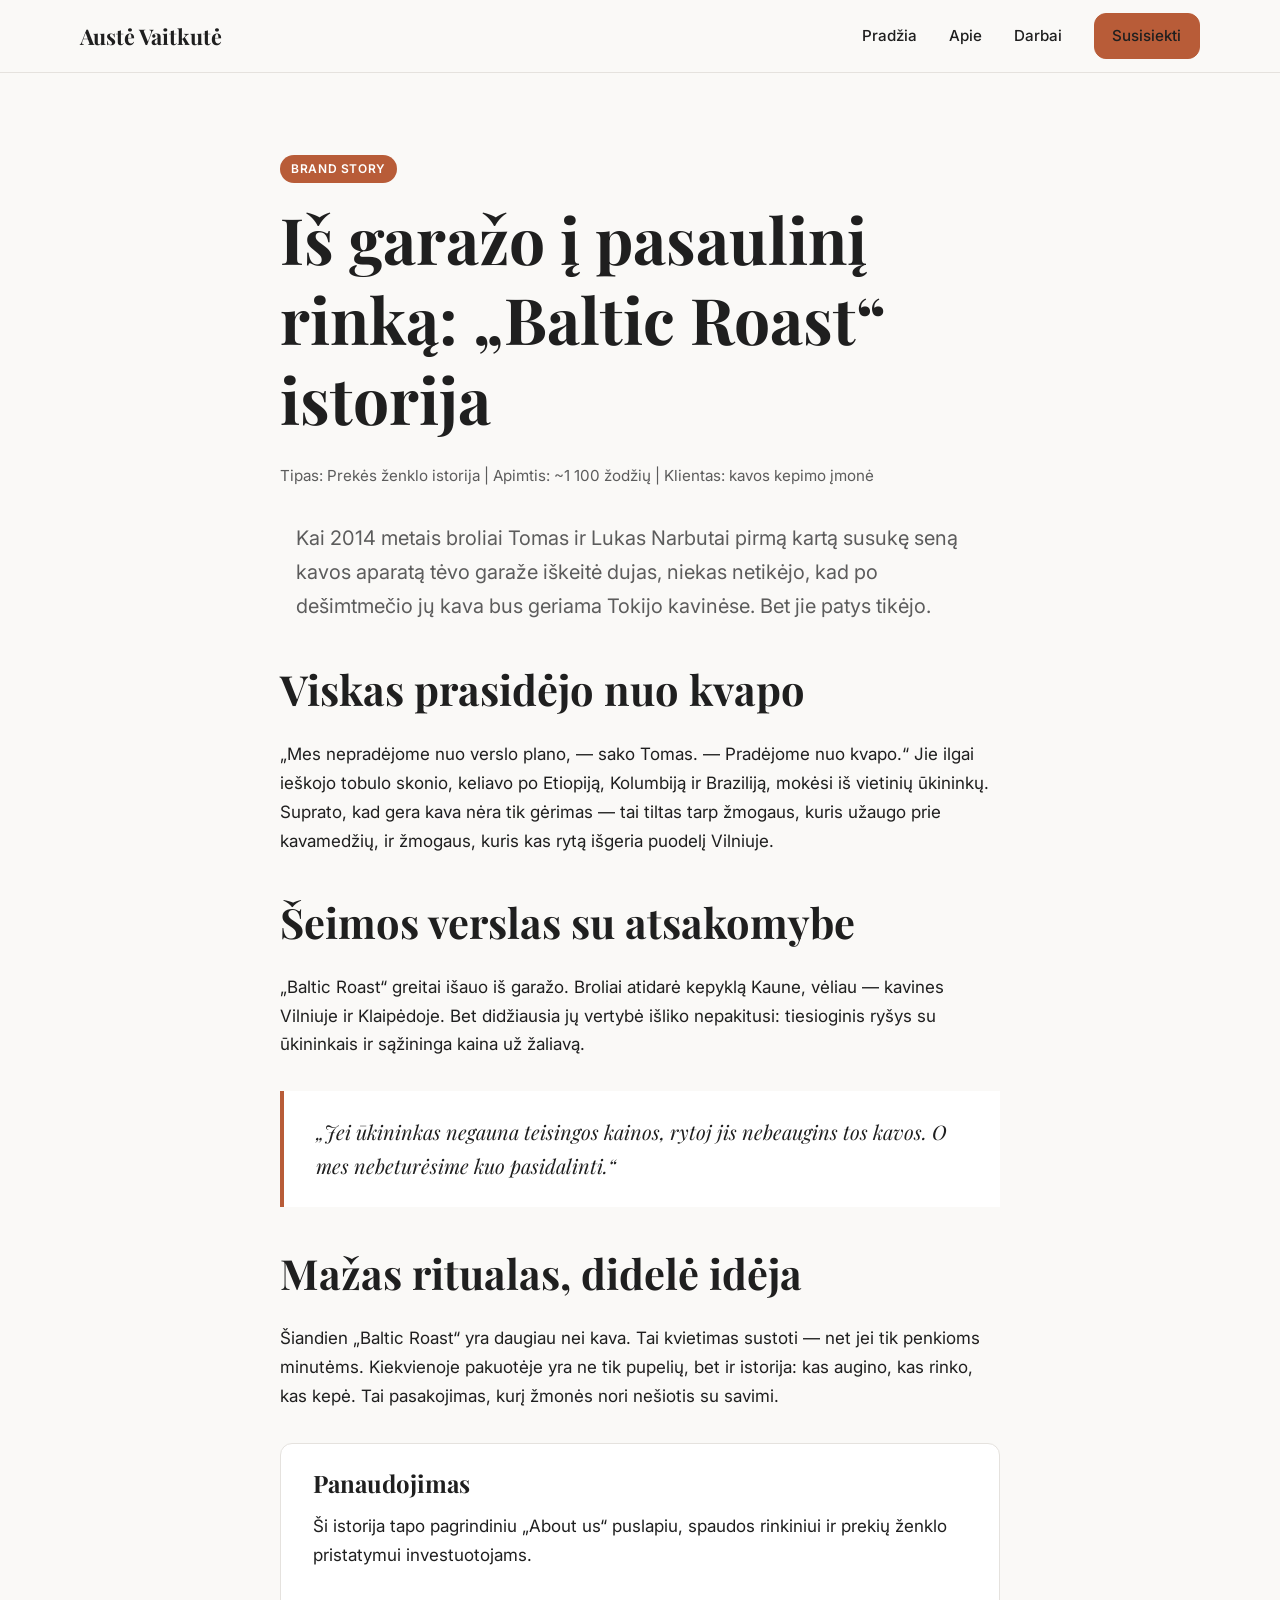
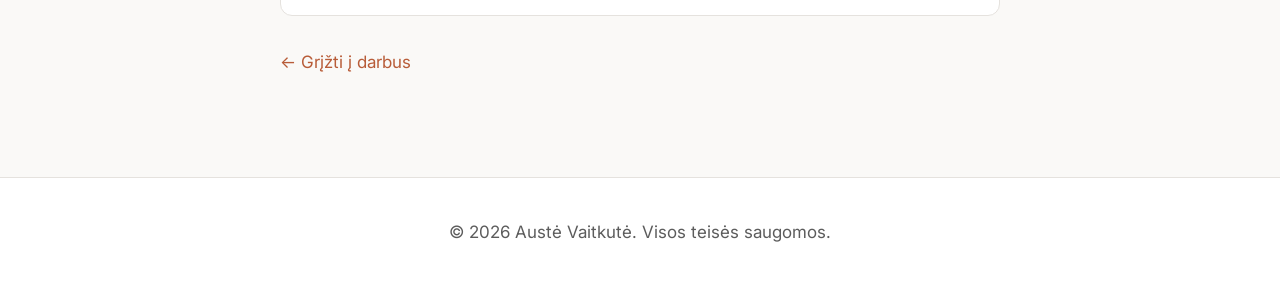
==== works/brand-story.html @ f9fd1e57 "Initial portfolio site" ====
<!DOCTYPE html>
<html lang="lt">
<head>
  <meta charset="UTF-8">
  <meta name="viewport" content="width=device-width, initial-scale=1.0">
  <meta name="description" content="Brand story example: Baltic Roast coffee roastery.">
  <title>Baltic Roast istorija | Austė Vaitkutė</title>
  <link rel="preconnect" href="https://fonts.googleapis.com">
  <link rel="preconnect" href="https://fonts.gstatic.com" crossorigin>
  <link href="https://fonts.googleapis.com/css2?family=Inter:wght@300;400;500;600&family=Playfair+Display:wght@500;600;700&display=swap" rel="stylesheet">
  <link rel="stylesheet" href="../css/style.css">
</head>
<body>
  <header class="site-header">
    <div class="container header-inner">
      <a href="../index.html" class="logo">Austė Vaitkutė</a>
      <nav class="main-nav" aria-label="Main navigation">
        <a href="../index.html">Pradžia</a>
        <a href="../about.html">Apie</a>
        <a href="index.html">Darbai</a>
        <a href="../index.html#contact" class="btn btn-small">Susisiekti</a>
      </nav>
      <button class="menu-toggle" aria-label="Open menu" aria-expanded="false">☰</button>
    </div>
  </header>

  <main>
    <article class="section">
      <div class="container narrow article-body">
        <span class="tag">Brand Story</span>
        <h1 class="page-title">Iš garažo į pasaulinį rinką: „Baltic Roast“ istorija</h1>
        <p class="article-meta">Tipas: Prekės ženklo istorija | Apimtis: ~1 100 žodžių | Klientas: kavos kepimo įmonė</p>

        <p class="lead">Kai 2014 metais broliai Tomas ir Lukas Narbutai pirmą kartą susukę seną kavos aparatą tėvo garaže iškeitė dujas, niekas netikėjo, kad po dešimtmečio jų kava bus geriama Tokijo kavinėse. Bet jie patys tikėjo.</p>

        <h2>Viskas prasidėjo nuo kvapo</h2>
        <p>„Mes nepradėjome nuo verslo plano, — sako Tomas. — Pradėjome nuo kvapo.“ Jie ilgai ieškojo tobulo skonio, keliavo po Etiopiją, Kolumbiją ir Braziliją, mokėsi iš vietinių ūkininkų. Suprato, kad gera kava nėra tik gėrimas — tai tiltas tarp žmogaus, kuris užaugo prie kavamedžių, ir žmogaus, kuris kas rytą išgeria puodelį Vilniuje.</p>

        <h2>Šeimos verslas su atsakomybe</h2>
        <p>„Baltic Roast“ greitai išauo iš garažo. Broliai atidarė kepyklą Kaune, vėliau — kavines Vilniuje ir Klaipėdoje. Bet didžiausia jų vertybė išliko nepakitusi: tiesioginis ryšys su ūkininkais ir sąžininga kaina už žaliavą.</p>
        <blockquote>„Jei ūkininkas negauna teisingos kainos, rytoj jis nebeaugins tos kavos. O mes nebeturėsime kuo pasidalinti.“</blockquote>

        <h2>Mažas ritualas, didelė idėja</h2>
        <p>Šiandien „Baltic Roast“ yra daugiau nei kava. Tai kvietimas sustoti — net jei tik penkioms minutėms. Kiekvienoje pakuotėje yra ne tik pupelių, bet ir istorija: kas augino, kas rinko, kas kepė. Tai pasakojimas, kurį žmonės nori nešiotis su savimi.</p>

        <div class="highlight-box">
          <h3>Panaudojimas</h3>
          <p>Ši istorija tapo pagrindiniu „About us“ puslapiu, spaudos rinkiniui ir prekių ženklo pristatymui investuotojams.</p>
        </div>

        <p><a href="index.html">← Grįžti į darbus</a></p>
      </div>
    </article>
  </main>

  <footer class="site-footer">
    <div class="container">
      <p>© <span id="year"></span> Austė Vaitkutė. Visos teisės saugomos.</p>
    </div>
  </footer>

  <script src="../js/main.js"></script>
</body>
</html>
---- css/style.css ----
/* CSS Variables */
:root {
  --bg: #faf9f7;
  --surface: #ffffff;
  --text: #1f1f1f;
  --text-muted: #5c5c5c;
  --accent: #b85c38;
  --accent-dark: #8f4426;
  --border: #e5e2de;
  --shadow: 0 4px 24px rgba(0, 0, 0, 0.06);
  --radius: 12px;
  --max-width: 1120px;
  --font-body: 'Inter', system-ui, sans-serif;
  --font-heading: 'Playfair Display', Georgia, serif;
}

* {
  box-sizing: border-box;
}

html {
  scroll-behavior: smooth;
}

body {
  margin: 0;
  font-family: var(--font-body);
  font-size: 17px;
  line-height: 1.7;
  color: var(--text);
  background-color: var(--bg);
}

img {
  max-width: 100%;
  height: auto;
}

a {
  color: var(--accent);
  text-decoration: none;
}

a:hover {
  color: var(--accent-dark);
}

h1, h2, h3, h4 {
  font-family: var(--font-heading);
  line-height: 1.25;
  margin: 0 0 0.6em;
}

h1 { font-size: clamp(2.4rem, 6vw, 4rem); }
h2 { font-size: clamp(1.8rem, 4vw, 2.6rem); }
h3 { font-size: clamp(1.2rem, 2.5vw, 1.5rem); }

p {
  margin: 0 0 1.2em;
}

.container {
  width: min(92%, var(--max-width));
  margin-inline: auto;
}

.narrow {
  max-width: 720px;
}

.centered {
  text-align: center;
}

/* Header */
.site-header {
  position: sticky;
  top: 0;
  background: rgba(250, 249, 247, 0.92);
  backdrop-filter: blur(10px);
  border-bottom: 1px solid var(--border);
  z-index: 100;
}

.header-inner {
  display: flex;
  align-items: center;
  justify-content: space-between;
  height: 72px;
}

.logo {
  font-family: var(--font-heading);
  font-size: 1.35rem;
  font-weight: 700;
  color: var(--text);
}

.main-nav {
  display: flex;
  align-items: center;
  gap: 2rem;
}

.main-nav a {
  color: var(--text);
  font-weight: 500;
  font-size: 0.95rem;
}

.main-nav a:hover {
  color: var(--accent);
}

.menu-toggle {
  display: none;
  background: none;
  border: none;
  font-size: 1.6rem;
  cursor: pointer;
  color: var(--text);
}

/* Buttons */
.btn {
  display: inline-flex;
  align-items: center;
  justify-content: center;
  padding: 0.85rem 1.6rem;
  background: var(--accent);
  color: #fff;
  border-radius: var(--radius);
  font-weight: 500;
  border: 1px solid var(--accent);
  cursor: pointer;
  transition: background 0.2s ease, border-color 0.2s ease, transform 0.1s ease;
}

.btn:hover {
  background: var(--accent-dark);
  border-color: var(--accent-dark);
  color: #fff;
}

.btn-outline {
  background: transparent;
  color: var(--accent);
}

.btn-outline:hover {
  background: var(--accent);
  color: #fff;
}

.btn-small {
  padding: 0.55rem 1.1rem;
  font-size: 0.9rem;
}

/* Hero */
.hero {
  padding: 7rem 0 5.5rem;
  text-align: center;
}

.eyebrow {
  text-transform: uppercase;
  letter-spacing: 0.12em;
  font-size: 0.8rem;
  font-weight: 600;
  color: var(--accent);
  margin-bottom: 1rem;
}

.hero h1 {
  max-width: 800px;
  margin-inline: auto;
}

.lead {
  font-size: 1.25rem;
  color: var(--text-muted);
  max-width: 680px;
  margin-inline: auto 1.5rem;
}

.hero-actions {
  display: flex;
  gap: 1rem;
  justify-content: center;
  flex-wrap: wrap;
  margin-top: 2rem;
}

/* Sections */
.section {
  padding: 5rem 0;
}

.section-muted {
  background: var(--surface);
}

.section-title {
  margin-bottom: 2.5rem;
}

.section-header {
  display: flex;
  align-items: baseline;
  justify-content: space-between;
  flex-wrap: wrap;
  gap: 1rem;
  margin-bottom: 2.5rem;
}

.section-header .section-title {
  margin-bottom: 0;
}

.link-arrow {
  font-weight: 500;
}

/* Services */
.services-grid {
  display: grid;
  grid-template-columns: repeat(auto-fit, minmax(240px, 1fr));
  gap: 1.5rem;
}

.service-card {
  background: var(--surface);
  padding: 2rem;
  border-radius: var(--radius);
  border: 1px solid var(--border);
  box-shadow: var(--shadow);
}

.service-card h3 {
  margin-bottom: 0.75rem;
}

.service-card p {
  color: var(--text-muted);
  margin: 0;
}

/* Works */
.works-grid {
  display: grid;
  grid-template-columns: repeat(auto-fit, minmax(300px, 1fr));
  gap: 1.5rem;
}

.work-card {
  background: var(--bg);
  border-radius: var(--radius);
  border: 1px solid var(--border);
  overflow: hidden;
  transition: transform 0.2s ease, box-shadow 0.2s ease;
}

.work-card:hover {
  transform: translateY(-4px);
  box-shadow: var(--shadow);
}

.work-card a {
  display: block;
  padding: 2rem;
  color: var(--text);
}

.work-card a:hover {
  color: var(--text);
}

.tag {
  display: inline-block;
  padding: 0.25rem 0.7rem;
  background: var(--accent);
  color: #fff;
  font-size: 0.75rem;
  font-weight: 600;
  text-transform: uppercase;
  letter-spacing: 0.05em;
  border-radius: 999px;
  margin-bottom: 1rem;
}

.work-card h3 {
  margin-bottom: 0.75rem;
}

.work-card p {
  color: var(--text-muted);
  margin: 0;
}

/* Article / Work page */
.page-title {
  margin-bottom: 1.5rem;
}

.article-meta {
  color: var(--text-muted);
  font-size: 0.95rem;
  margin-bottom: 2rem;
}

.article-body {
  max-width: 720px;
}

.article-body h2 {
  margin-top: 2.5rem;
}

.article-body ul,
.article-body ol {
  margin: 0 0 1.5rem 1.5rem;
  padding: 0;
}

.article-body li {
  margin-bottom: 0.5rem;
}

.article-body blockquote {
  margin: 2rem 0;
  padding: 1.5rem 2rem;
  border-left: 4px solid var(--accent);
  background: var(--surface);
  font-family: var(--font-heading);
  font-size: 1.25rem;
  font-style: italic;
}

.highlight-box {
  background: var(--surface);
  border: 1px solid var(--border);
  border-radius: var(--radius);
  padding: 1.5rem 2rem;
  margin: 2rem 0;
}

.highlight-box h3 {
  margin-top: 0;
}

/* Contact */
.contact-form {
  display: grid;
  gap: 1.25rem;
  margin: 2.5rem 0 1.5rem;
}

.contact-form label span {
  display: block;
  font-size: 0.9rem;
  font-weight: 500;
  margin-bottom: 0.4rem;
}

.contact-form input,
.contact-form textarea {
  width: 100%;
  padding: 0.85rem 1rem;
  border: 1px solid var(--border);
  border-radius: var(--radius);
  font-family: inherit;
  font-size: 1rem;
  background: var(--surface);
}

.contact-form input:focus,
.contact-form textarea:focus {
  outline: none;
  border-color: var(--accent);
}

.text-small {
  font-size: 0.9rem;
  color: var(--text-muted);
}

/* CTA box */
.cta-box {
  background: var(--surface);
  border: 1px solid var(--border);
  border-radius: var(--radius);
  padding: 2rem;
  margin-top: 3rem;
  text-align: center;
  box-shadow: var(--shadow);
}

.cta-box h3 {
  margin-top: 0;
}

/* Footer */
.site-footer {
  background: var(--surface);
  border-top: 1px solid var(--border);
  padding: 2.5rem 0;
  text-align: center;
  color: var(--text-muted);
}

.site-footer p {
  margin: 0 0 0.5rem;
}

/* Responsive */
@media (max-width: 720px) {
  .main-nav {
    display: none;
    position: absolute;
    top: 72px;
    left: 0;
    right: 0;
    background: var(--surface);
    flex-direction: column;
    padding: 1.5rem;
    gap: 1rem;
    border-bottom: 1px solid var(--border);
    box-shadow: var(--shadow);
  }

  .main-nav.open {
    display: flex;
  }

  .menu-toggle {
    display: block;
  }

  .hero {
    padding: 4rem 0 3.5rem;
  }

  .section {
    padding: 3.5rem 0;
  }
}
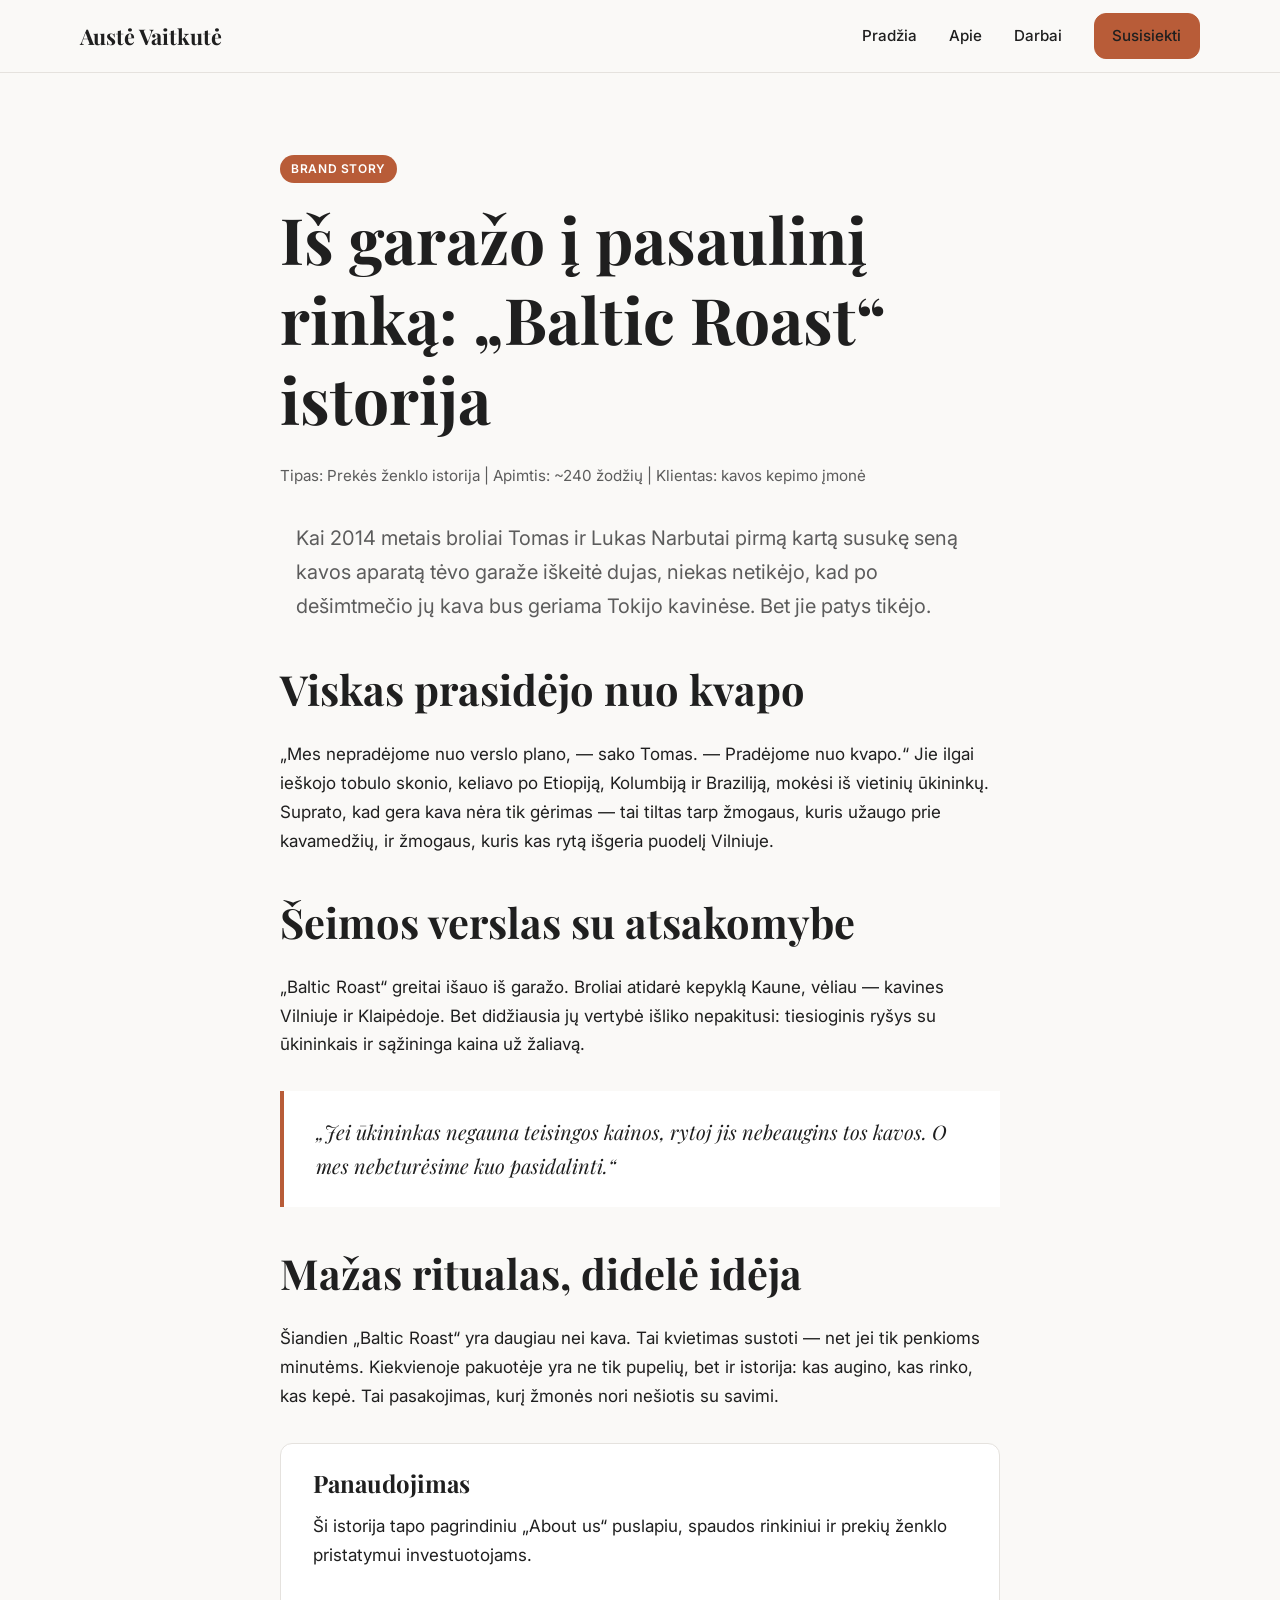
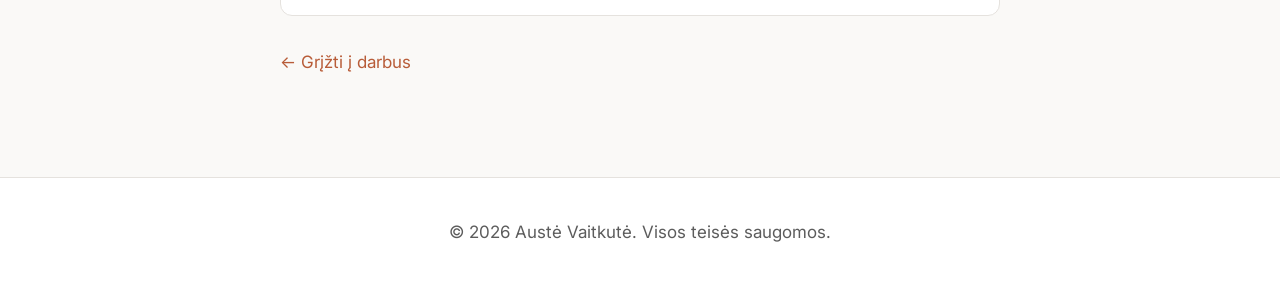
==== commit 8c834615: "Fix word counts in portfolio samples" ====
--- a/works/brand-story.html
+++ b/works/brand-story.html
@@ -29,7 +29,7 @@
       <div class="container narrow article-body">
         <span class="tag">Brand Story</span>
         <h1 class="page-title">Iš garažo į pasaulinį rinką: „Baltic Roast“ istorija</h1>
-        <p class="article-meta">Tipas: Prekės ženklo istorija | Apimtis: ~1 100 žodžių | Klientas: kavos kepimo įmonė</p>
+        <p class="article-meta">Tipas: Prekės ženklo istorija | Apimtis: ~240 žodžių | Klientas: kavos kepimo įmonė</p>
 
         <p class="lead">Kai 2014 metais broliai Tomas ir Lukas Narbutai pirmą kartą susukę seną kavos aparatą tėvo garaže iškeitė dujas, niekas netikėjo, kad po dešimtmečio jų kava bus geriama Tokijo kavinėse. Bet jie patys tikėjo.</p>
 
